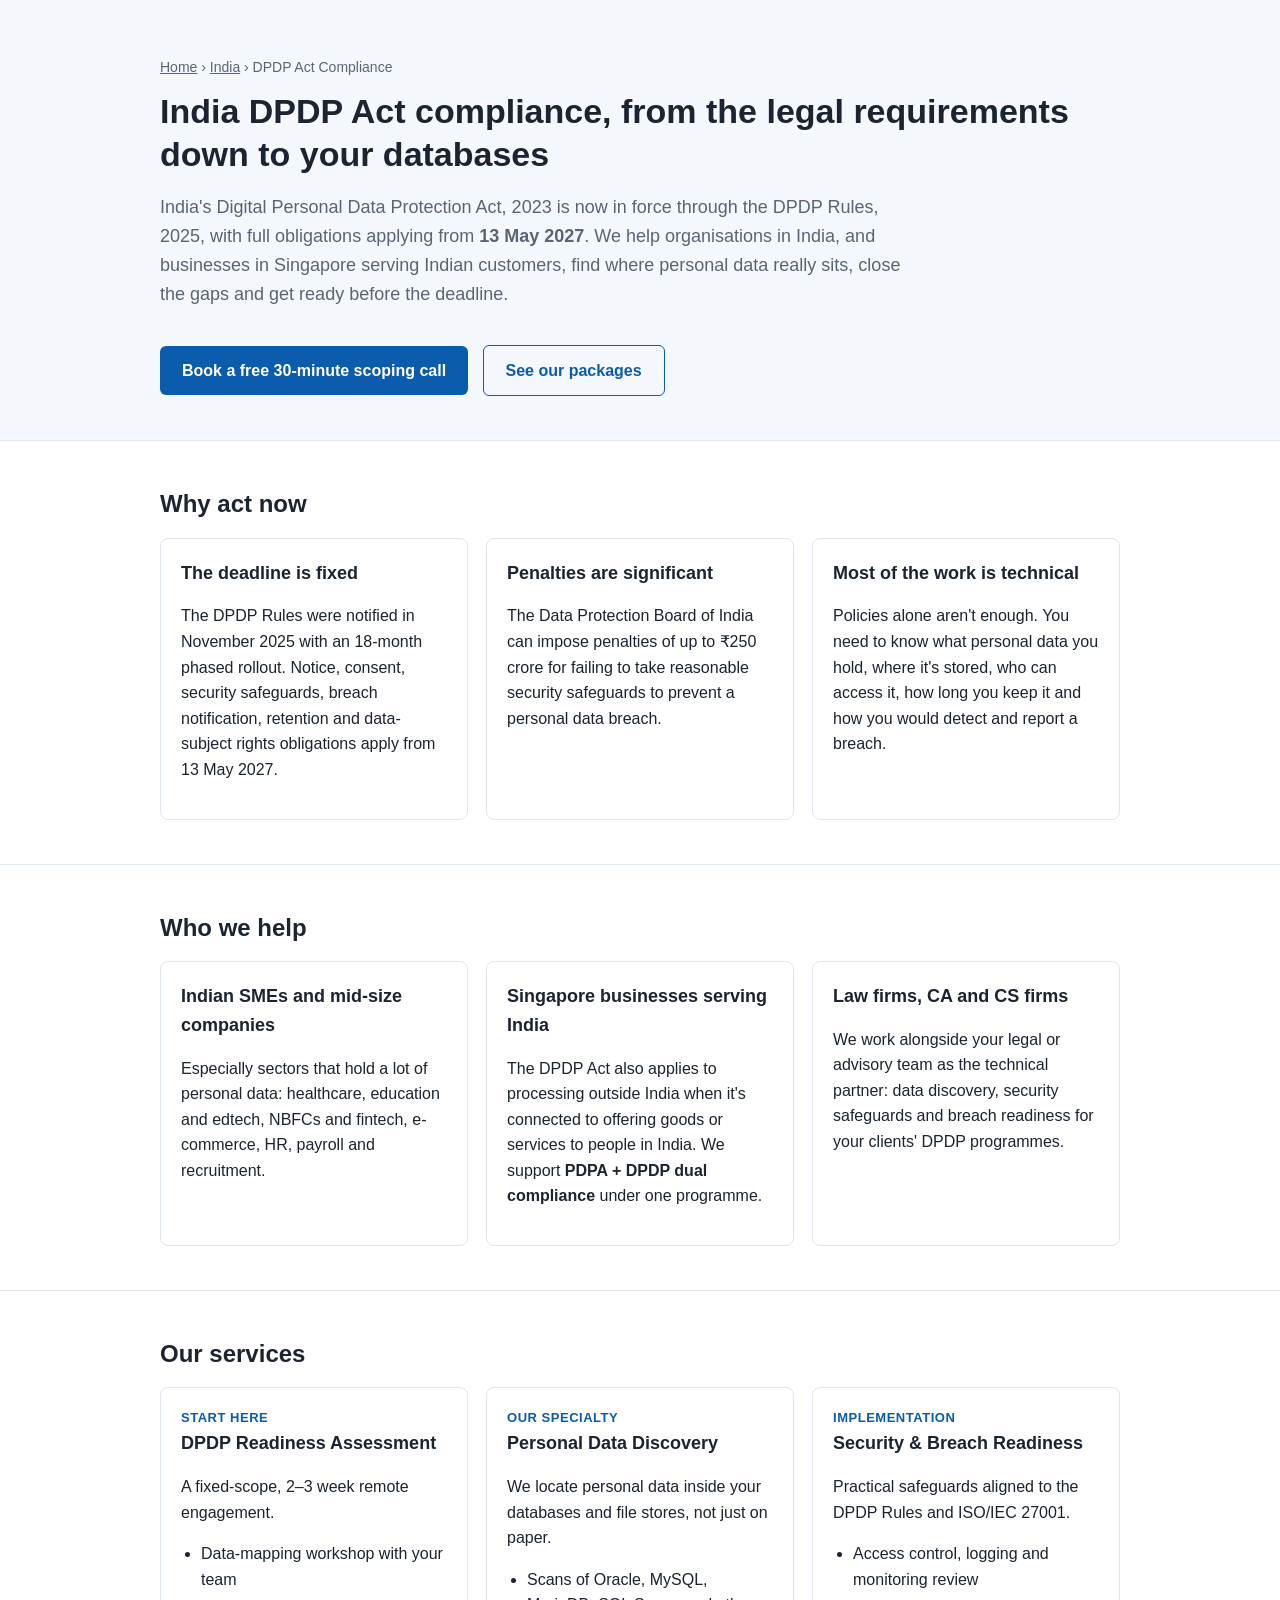
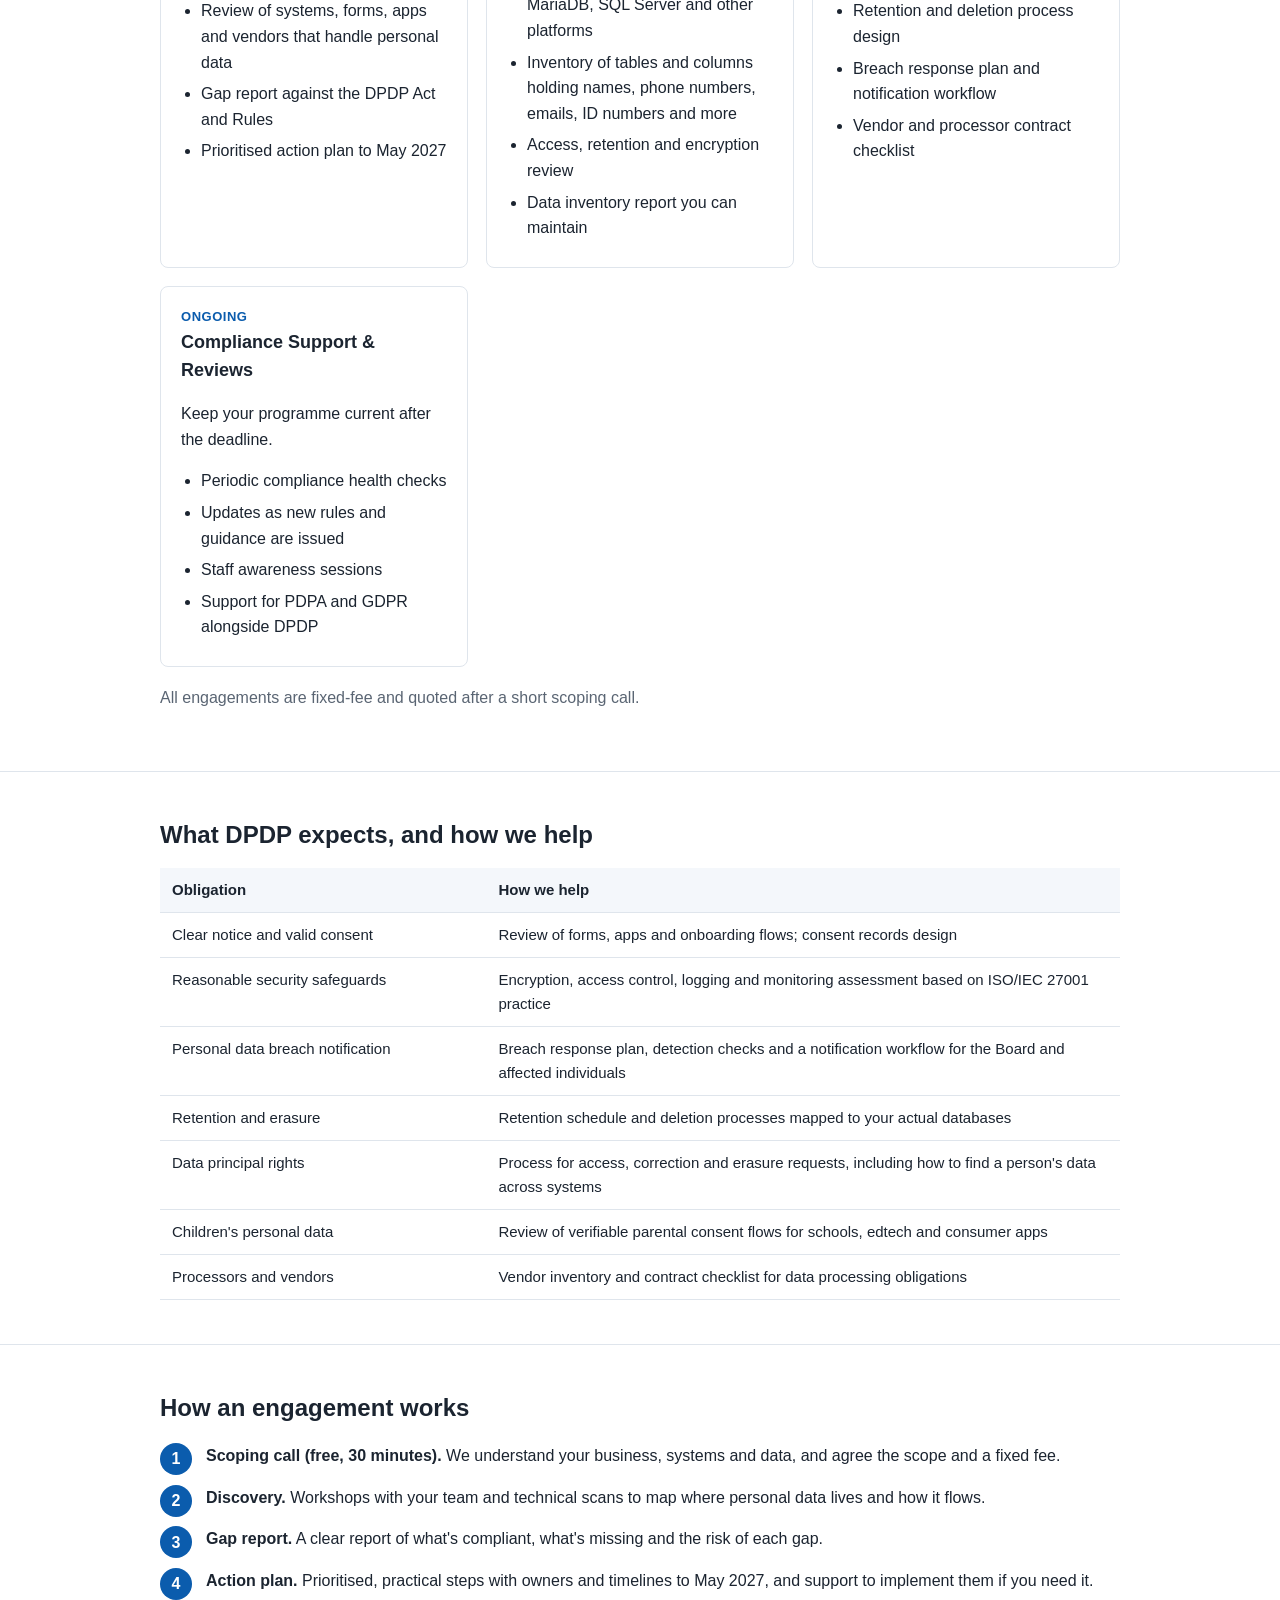
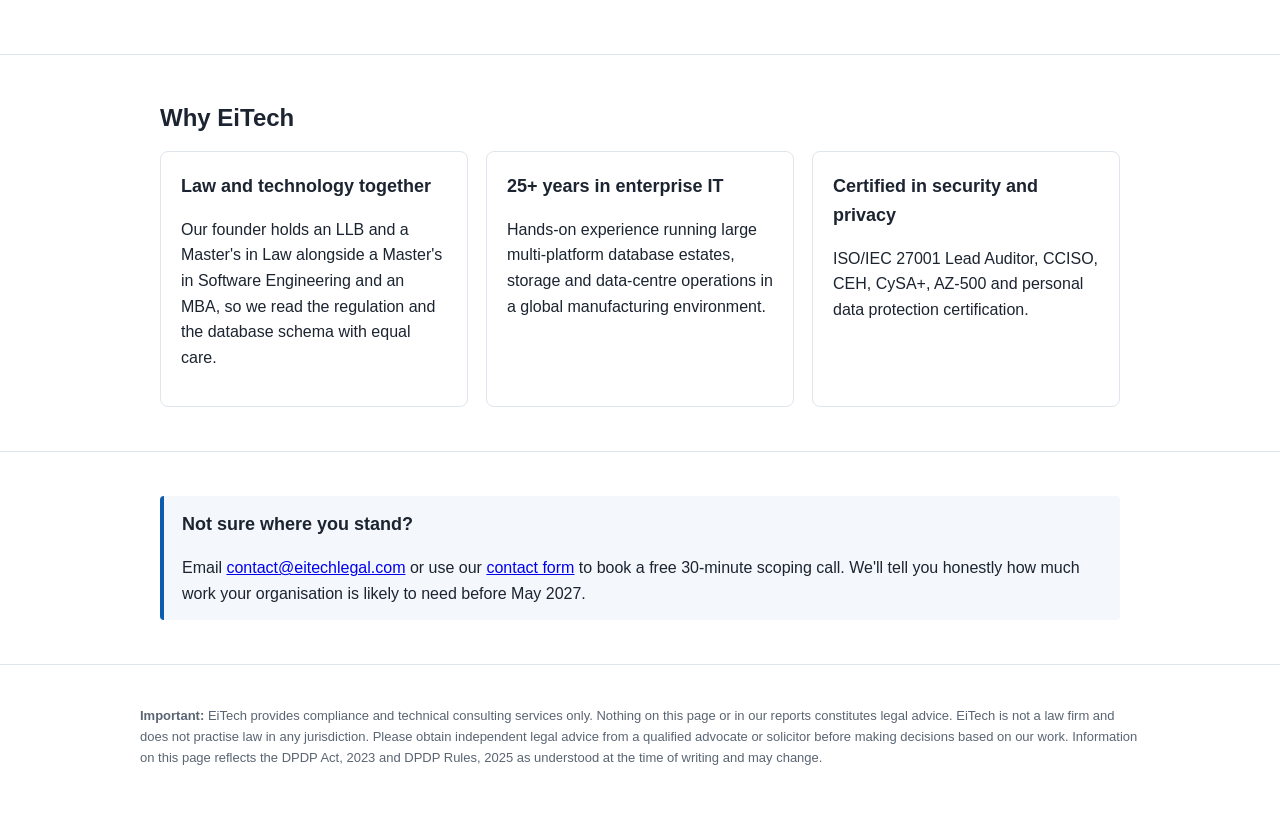
==== dpdp.html @ 82abb30f "Add files via upload" ====
<!DOCTYPE html>
<html lang="en">
<head>
<meta charset="UTF-8">
<meta name="viewport" content="width=device-width, initial-scale=1.0">
<title>DPDP Act Compliance | EiTech Legal</title>
<meta name="description" content="India DPDP Act 2023 and DPDP Rules 2025 compliance support: readiness assessments, personal data discovery in your databases, security safeguards and breach readiness. For organisations in India and Singapore.">
<style>
  :root { --ink:#1b2430; --muted:#5a6573; --accent:#0b5cad; --bg-soft:#f4f7fb; --line:#dfe5ec; }
  * { box-sizing:border-box; }
  body { margin:0; font-family: "Segoe UI", Roboto, Arial, sans-serif; color:var(--ink); line-height:1.6; }
  .wrap { max-width:1000px; margin:0 auto; padding:0 20px; }
  header.hero { background:var(--bg-soft); border-bottom:1px solid var(--line); padding:56px 0 44px; }
  .crumb { font-size:14px; color:var(--muted); margin-bottom:12px; }
  .crumb a { color:var(--muted); }
  h1 { font-size:34px; line-height:1.25; margin:0 0 14px; }
  h2 { font-size:24px; margin:0 0 14px; }
  h3 { font-size:18px; margin:0 0 8px; }
  .lead { font-size:18px; color:var(--muted); max-width:760px; }
  .btn { display:inline-block; background:var(--accent); color:#fff; padding:12px 22px; border-radius:6px; text-decoration:none; font-weight:600; margin-top:18px; }
  .btn.ghost { background:transparent; color:var(--accent); border:1px solid var(--accent); margin-left:10px; }
  section { padding:44px 0; border-bottom:1px solid var(--line); }
  .grid { display:grid; grid-template-columns:repeat(auto-fit,minmax(260px,1fr)); gap:18px; }
  .card { border:1px solid var(--line); border-radius:8px; padding:20px; background:#fff; }
  .card .tag { font-size:13px; color:var(--accent); font-weight:600; text-transform:uppercase; letter-spacing:.04em; }
  ul.tick { padding-left:20px; margin:8px 0 0; }
  ul.tick li { margin-bottom:6px; }
  table { width:100%; border-collapse:collapse; font-size:15px; }
  th, td { text-align:left; padding:10px 12px; border-bottom:1px solid var(--line); vertical-align:top; }
  th { background:var(--bg-soft); }
  .note { background:var(--bg-soft); border-left:4px solid var(--accent); padding:14px 18px; border-radius:4px; }
  .steps { counter-reset:step; list-style:none; padding:0; }
  .steps li { counter-increment:step; position:relative; padding-left:46px; margin-bottom:16px; }
  .steps li::before { content:counter(step); position:absolute; left:0; top:0; width:32px; height:32px; border-radius:50%; background:var(--accent); color:#fff; display:flex; align-items:center; justify-content:center; font-weight:700; }
  .disclaimer { font-size:13px; color:var(--muted); padding:28px 0 40px; }
</style>
</head>
<body>

<header class="hero">
  <div class="wrap">
    <div class="crumb"><a href="index.html">Home</a> › <a href="india.html">India</a> › DPDP Act Compliance</div>
    <h1>India DPDP Act compliance, from the legal requirements down to your databases</h1>
    <p class="lead">India's Digital Personal Data Protection Act, 2023 is now in force through the DPDP Rules, 2025, with full obligations applying from <strong>13 May 2027</strong>. We help organisations in India, and businesses in Singapore serving Indian customers, find where personal data really sits, close the gaps and get ready before the deadline.</p>
    <a class="btn" href="index.html#contact">Book a free 30-minute scoping call</a>
    <a class="btn ghost" href="#packages">See our packages</a>
  </div>
</header>

<section>
  <div class="wrap">
    <h2>Why act now</h2>
    <div class="grid">
      <div class="card">
        <h3>The deadline is fixed</h3>
        <p>The DPDP Rules were notified in November 2025 with an 18-month phased rollout. Notice, consent, security safeguards, breach notification, retention and data-subject rights obligations apply from 13 May 2027.</p>
      </div>
      <div class="card">
        <h3>Penalties are significant</h3>
        <p>The Data Protection Board of India can impose penalties of up to ₹250 crore for failing to take reasonable security safeguards to prevent a personal data breach.</p>
      </div>
      <div class="card">
        <h3>Most of the work is technical</h3>
        <p>Policies alone aren't enough. You need to know what personal data you hold, where it's stored, who can access it, how long you keep it and how you would detect and report a breach.</p>
      </div>
    </div>
  </div>
</section>

<section>
  <div class="wrap">
    <h2>Who we help</h2>
    <div class="grid">
      <div class="card">
        <h3>Indian SMEs and mid-size companies</h3>
        <p>Especially sectors that hold a lot of personal data: healthcare, education and edtech, NBFCs and fintech, e-commerce, HR, payroll and recruitment.</p>
      </div>
      <div class="card">
        <h3>Singapore businesses serving India</h3>
        <p>The DPDP Act also applies to processing outside India when it's connected to offering goods or services to people in India. We support <strong>PDPA + DPDP dual compliance</strong> under one programme.</p>
      </div>
      <div class="card">
        <h3>Law firms, CA and CS firms</h3>
        <p>We work alongside your legal or advisory team as the technical partner: data discovery, security safeguards and breach readiness for your clients' DPDP programmes.</p>
      </div>
    </div>
  </div>
</section>

<section id="packages">
  <div class="wrap">
    <h2>Our services</h2>
    <div class="grid">
      <div class="card">
        <div class="tag">Start here</div>
        <h3>DPDP Readiness Assessment</h3>
        <p>A fixed-scope, 2–3 week remote engagement.</p>
        <ul class="tick">
          <li>Data-mapping workshop with your team</li>
          <li>Review of systems, forms, apps and vendors that handle personal data</li>
          <li>Gap report against the DPDP Act and Rules</li>
          <li>Prioritised action plan to May 2027</li>
        </ul>
      </div>
      <div class="card">
        <div class="tag">Our specialty</div>
        <h3>Personal Data Discovery</h3>
        <p>We locate personal data inside your databases and file stores, not just on paper.</p>
        <ul class="tick">
          <li>Scans of Oracle, MySQL, MariaDB, SQL Server and other platforms</li>
          <li>Inventory of tables and columns holding names, phone numbers, emails, ID numbers and more</li>
          <li>Access, retention and encryption review</li>
          <li>Data inventory report you can maintain</li>
        </ul>
      </div>
      <div class="card">
        <div class="tag">Implementation</div>
        <h3>Security &amp; Breach Readiness</h3>
        <p>Practical safeguards aligned to the DPDP Rules and ISO/IEC 27001.</p>
        <ul class="tick">
          <li>Access control, logging and monitoring review</li>
          <li>Retention and deletion process design</li>
          <li>Breach response plan and notification workflow</li>
          <li>Vendor and processor contract checklist</li>
        </ul>
      </div>
      <div class="card">
        <div class="tag">Ongoing</div>
        <h3>Compliance Support &amp; Reviews</h3>
        <p>Keep your programme current after the deadline.</p>
        <ul class="tick">
          <li>Periodic compliance health checks</li>
          <li>Updates as new rules and guidance are issued</li>
          <li>Staff awareness sessions</li>
          <li>Support for PDPA and GDPR alongside DPDP</li>
        </ul>
      </div>
    </div>
    <p style="margin-top:18px;color:var(--muted)">All engagements are fixed-fee and quoted after a short scoping call.</p>
  </div>
</section>

<section>
  <div class="wrap">
    <h2>What DPDP expects, and how we help</h2>
    <table>
      <tr><th style="width:34%">Obligation</th><th>How we help</th></tr>
      <tr><td>Clear notice and valid consent</td><td>Review of forms, apps and onboarding flows; consent records design</td></tr>
      <tr><td>Reasonable security safeguards</td><td>Encryption, access control, logging and monitoring assessment based on ISO/IEC 27001 practice</td></tr>
      <tr><td>Personal data breach notification</td><td>Breach response plan, detection checks and a notification workflow for the Board and affected individuals</td></tr>
      <tr><td>Retention and erasure</td><td>Retention schedule and deletion processes mapped to your actual databases</td></tr>
      <tr><td>Data principal rights</td><td>Process for access, correction and erasure requests, including how to find a person's data across systems</td></tr>
      <tr><td>Children's personal data</td><td>Review of verifiable parental consent flows for schools, edtech and consumer apps</td></tr>
      <tr><td>Processors and vendors</td><td>Vendor inventory and contract checklist for data processing obligations</td></tr>
    </table>
  </div>
</section>

<section>
  <div class="wrap">
    <h2>How an engagement works</h2>
    <ol class="steps">
      <li><strong>Scoping call (free, 30 minutes).</strong> We understand your business, systems and data, and agree the scope and a fixed fee.</li>
      <li><strong>Discovery.</strong> Workshops with your team and technical scans to map where personal data lives and how it flows.</li>
      <li><strong>Gap report.</strong> A clear report of what's compliant, what's missing and the risk of each gap.</li>
      <li><strong>Action plan.</strong> Prioritised, practical steps with owners and timelines to May 2027, and support to implement them if you need it.</li>
    </ol>
  </div>
</section>

<section>
  <div class="wrap">
    <h2>Why EiTech</h2>
    <div class="grid">
      <div class="card"><h3>Law and technology together</h3><p>Our founder holds an LLB and a Master's in Law alongside a Master's in Software Engineering and an MBA, so we read the regulation and the database schema with equal care.</p></div>
      <div class="card"><h3>25+ years in enterprise IT</h3><p>Hands-on experience running large multi-platform database estates, storage and data-centre operations in a global manufacturing environment.</p></div>
      <div class="card"><h3>Certified in security and privacy</h3><p>ISO/IEC 27001 Lead Auditor, CCISO, CEH, CySA+, AZ-500 and personal data protection certification.</p></div>
    </div>
  </div>
</section>

<section>
  <div class="wrap">
    <div class="note">
      <h3 style="margin-top:0">Not sure where you stand?</h3>
      <p style="margin-bottom:0">Email <a href="mailto:contact@eitechlegal.com">contact@eitechlegal.com</a> or use our <a href="index.html#contact">contact form</a> to book a free 30-minute scoping call. We'll tell you honestly how much work your organisation is likely to need before May 2027.</p>
    </div>
  </div>
</section>

<div class="wrap disclaimer">
  <p><strong>Important:</strong> EiTech provides compliance and technical consulting services only. Nothing on this page or in our reports constitutes legal advice. EiTech is not a law firm and does not practise law in any jurisdiction. Please obtain independent legal advice from a qualified advocate or solicitor before making decisions based on our work. Information on this page reflects the DPDP Act, 2023 and DPDP Rules, 2025 as understood at the time of writing and may change.</p>
</div>

</body>
</html>
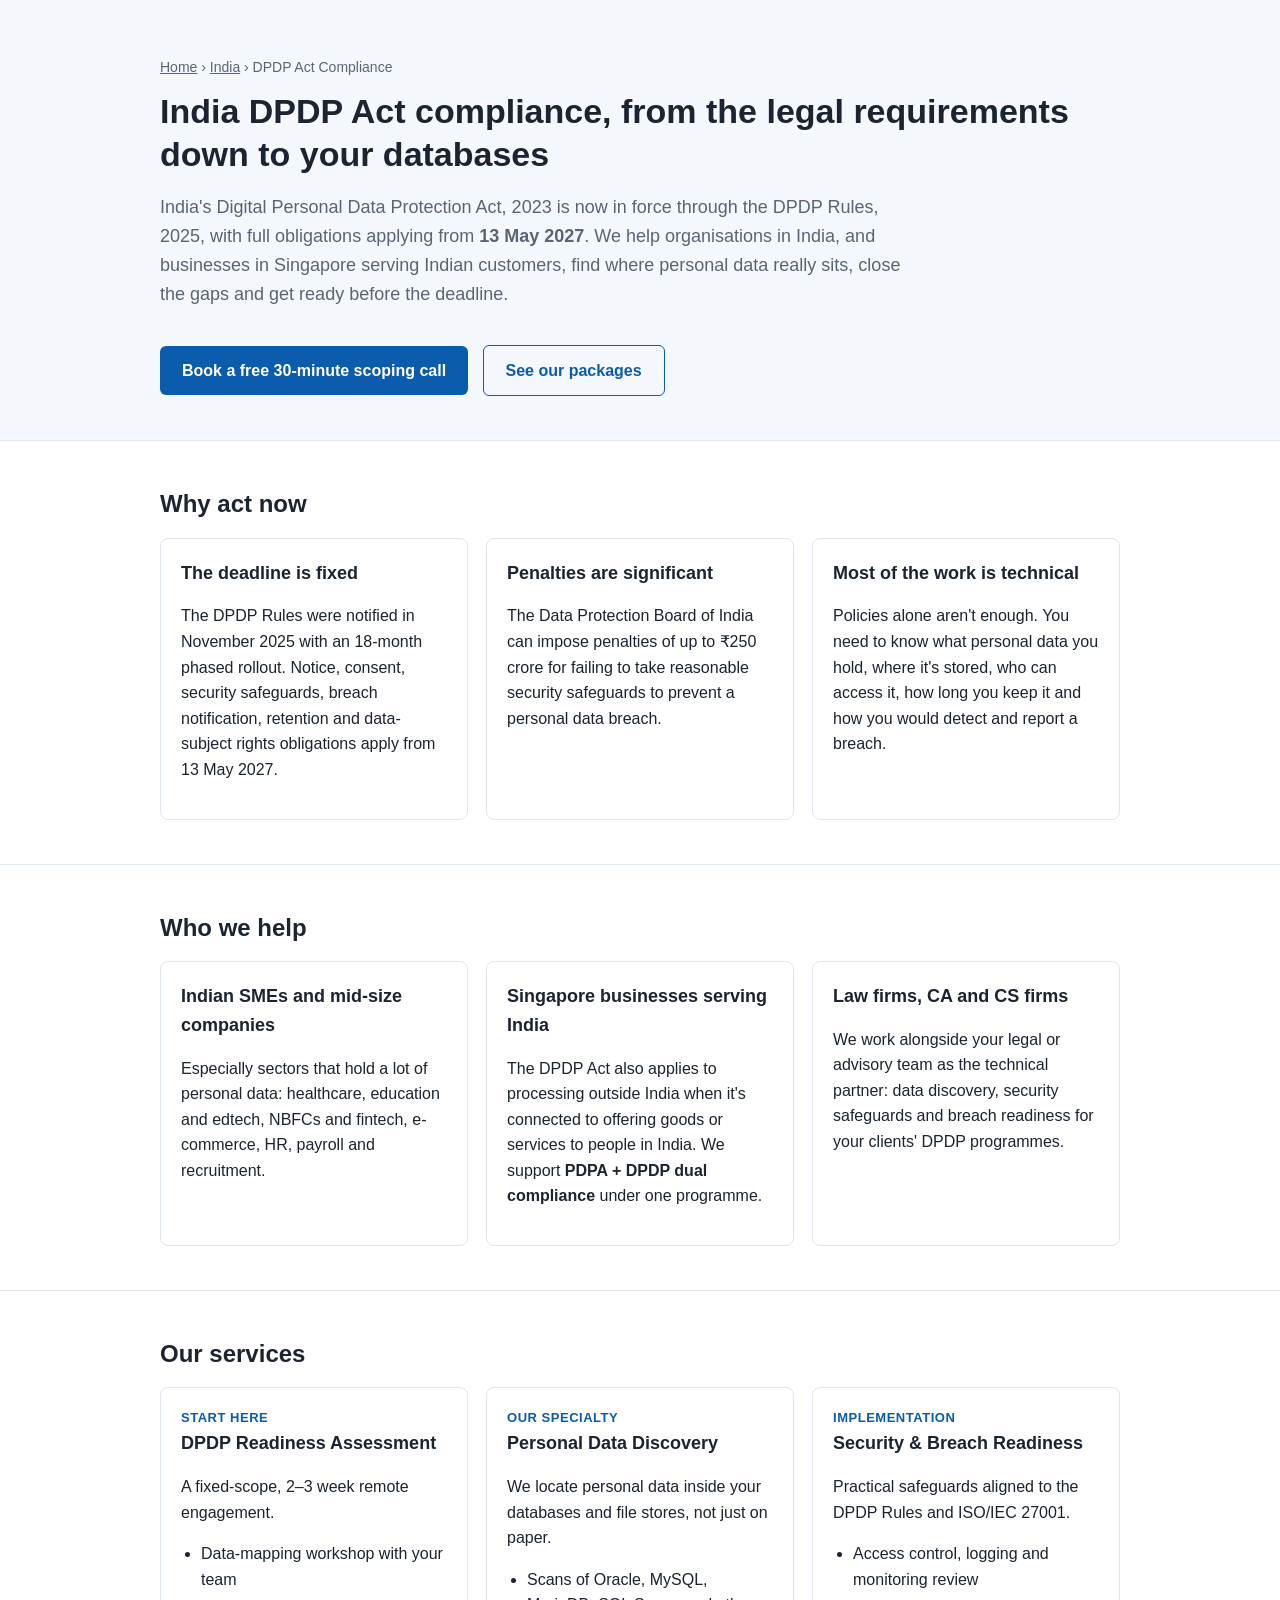
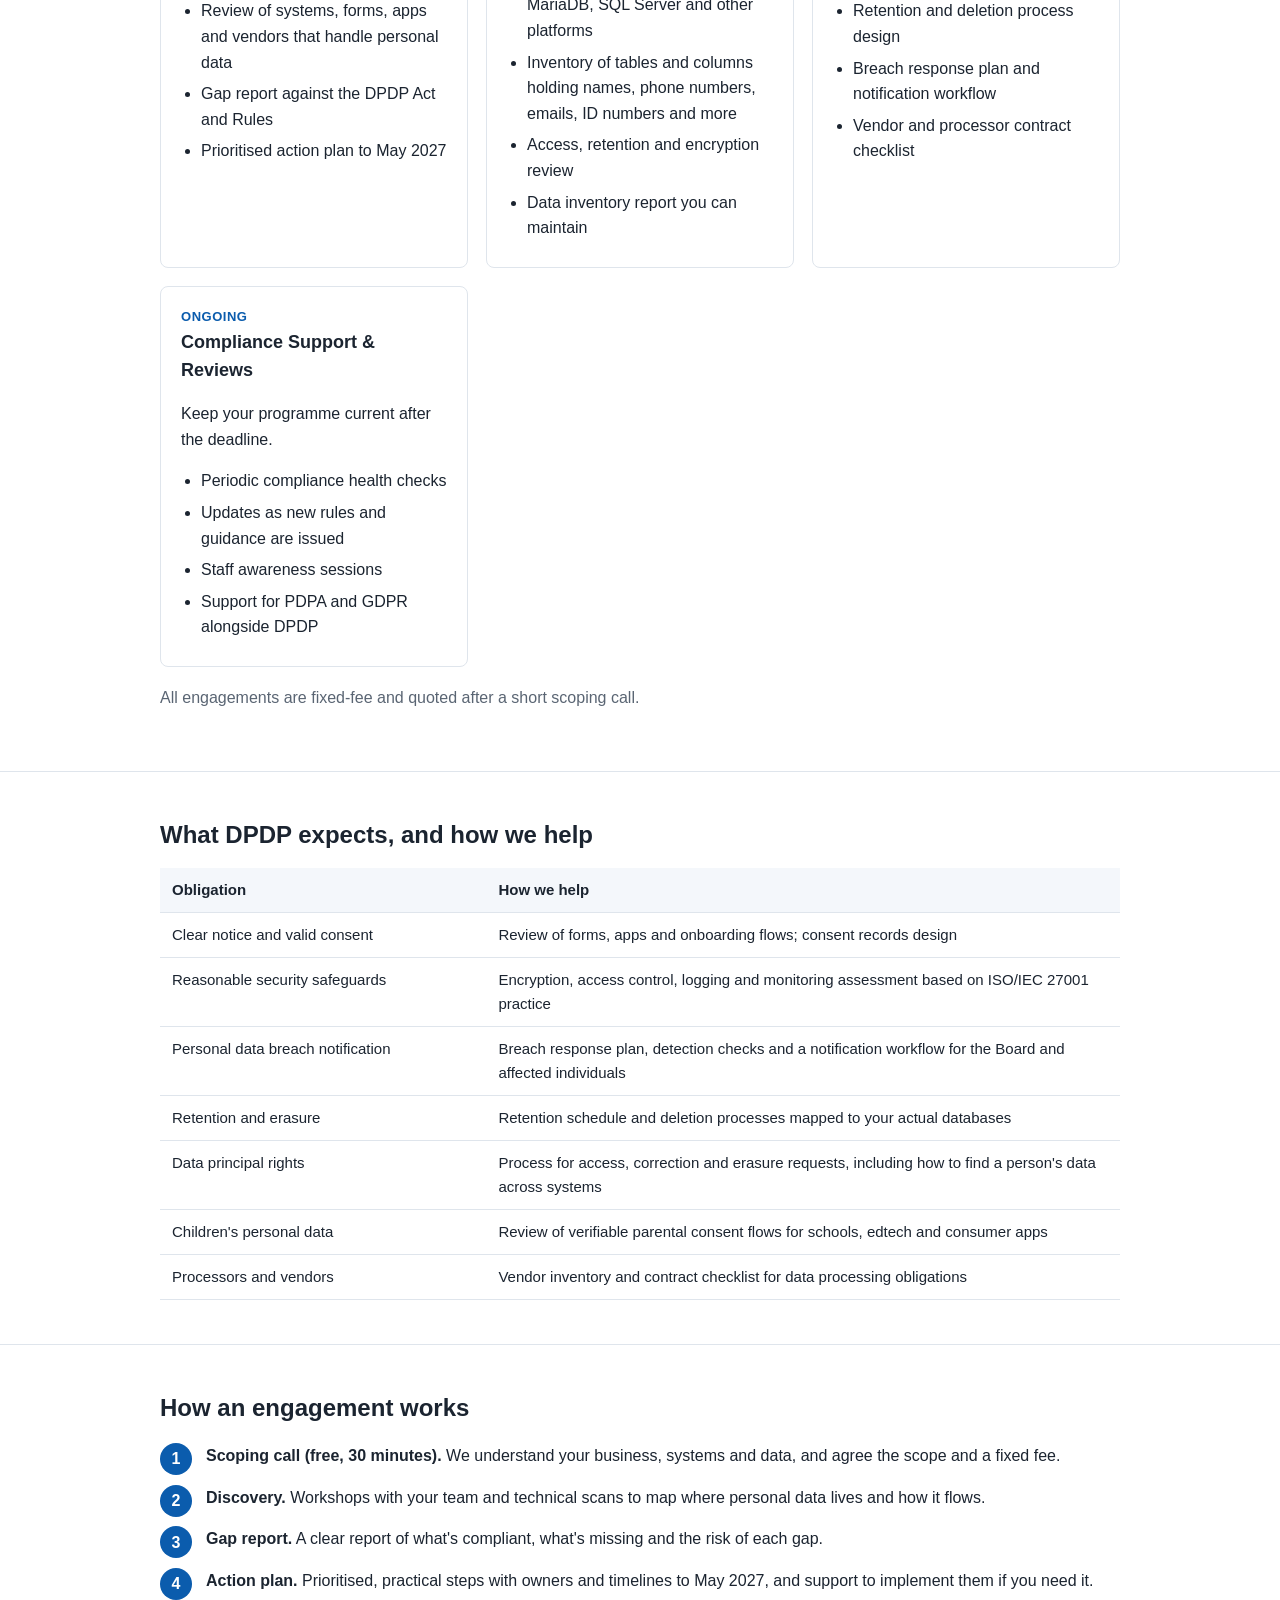
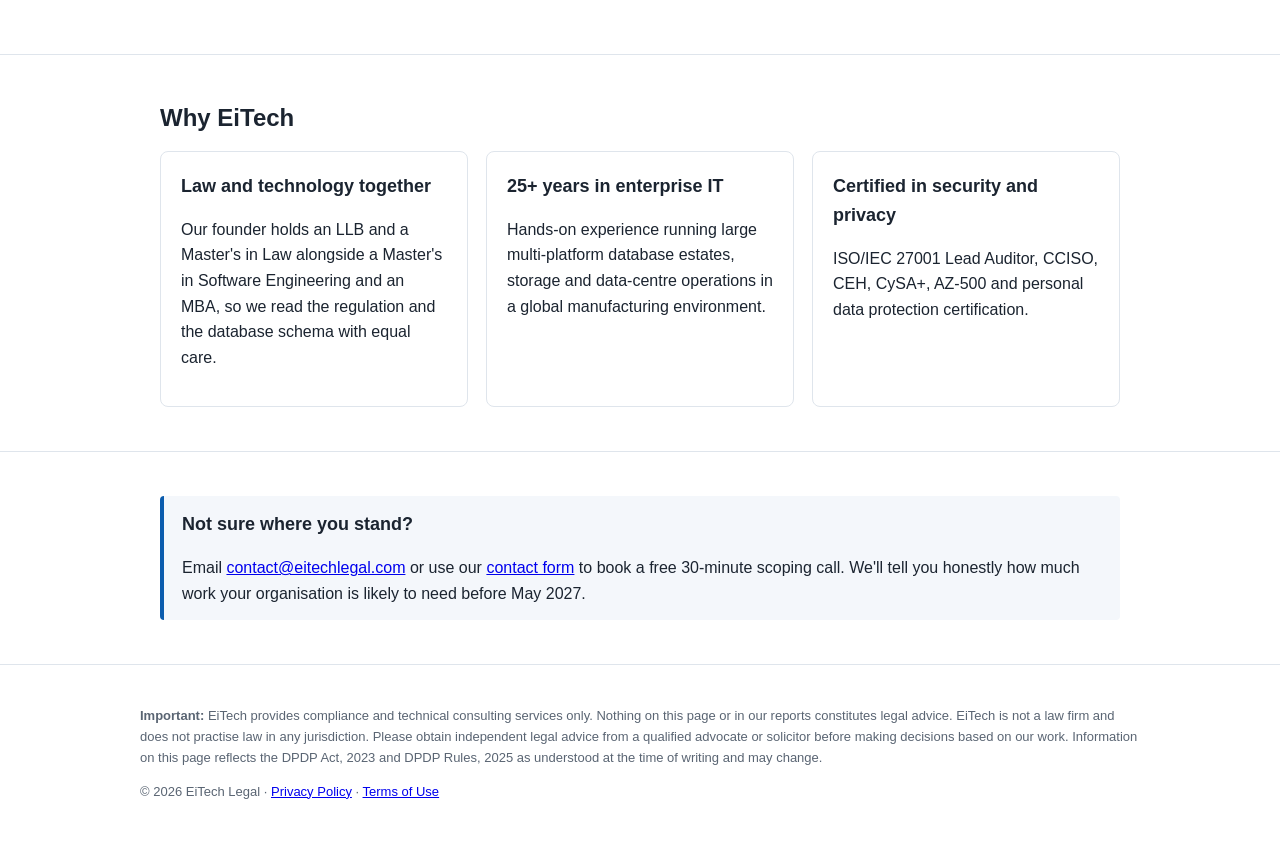
==== commit f54dd4b8: "Update site wording, add founder profile, privacy policy and terms - Replace Bar Council claim and u" ====
--- a/dpdp.html
+++ b/dpdp.html
@@ -190,6 +190,7 @@
 
 <div class="wrap disclaimer">
   <p><strong>Important:</strong> EiTech provides compliance and technical consulting services only. Nothing on this page or in our reports constitutes legal advice. EiTech is not a law firm and does not practise law in any jurisdiction. Please obtain independent legal advice from a qualified advocate or solicitor before making decisions based on our work. Information on this page reflects the DPDP Act, 2023 and DPDP Rules, 2025 as understood at the time of writing and may change.</p>
+  <p>&copy; 2026 EiTech Legal · <a href="privacy.html">Privacy Policy</a> · <a href="terms.html">Terms of Use</a></p>
 </div>
 
 </body>
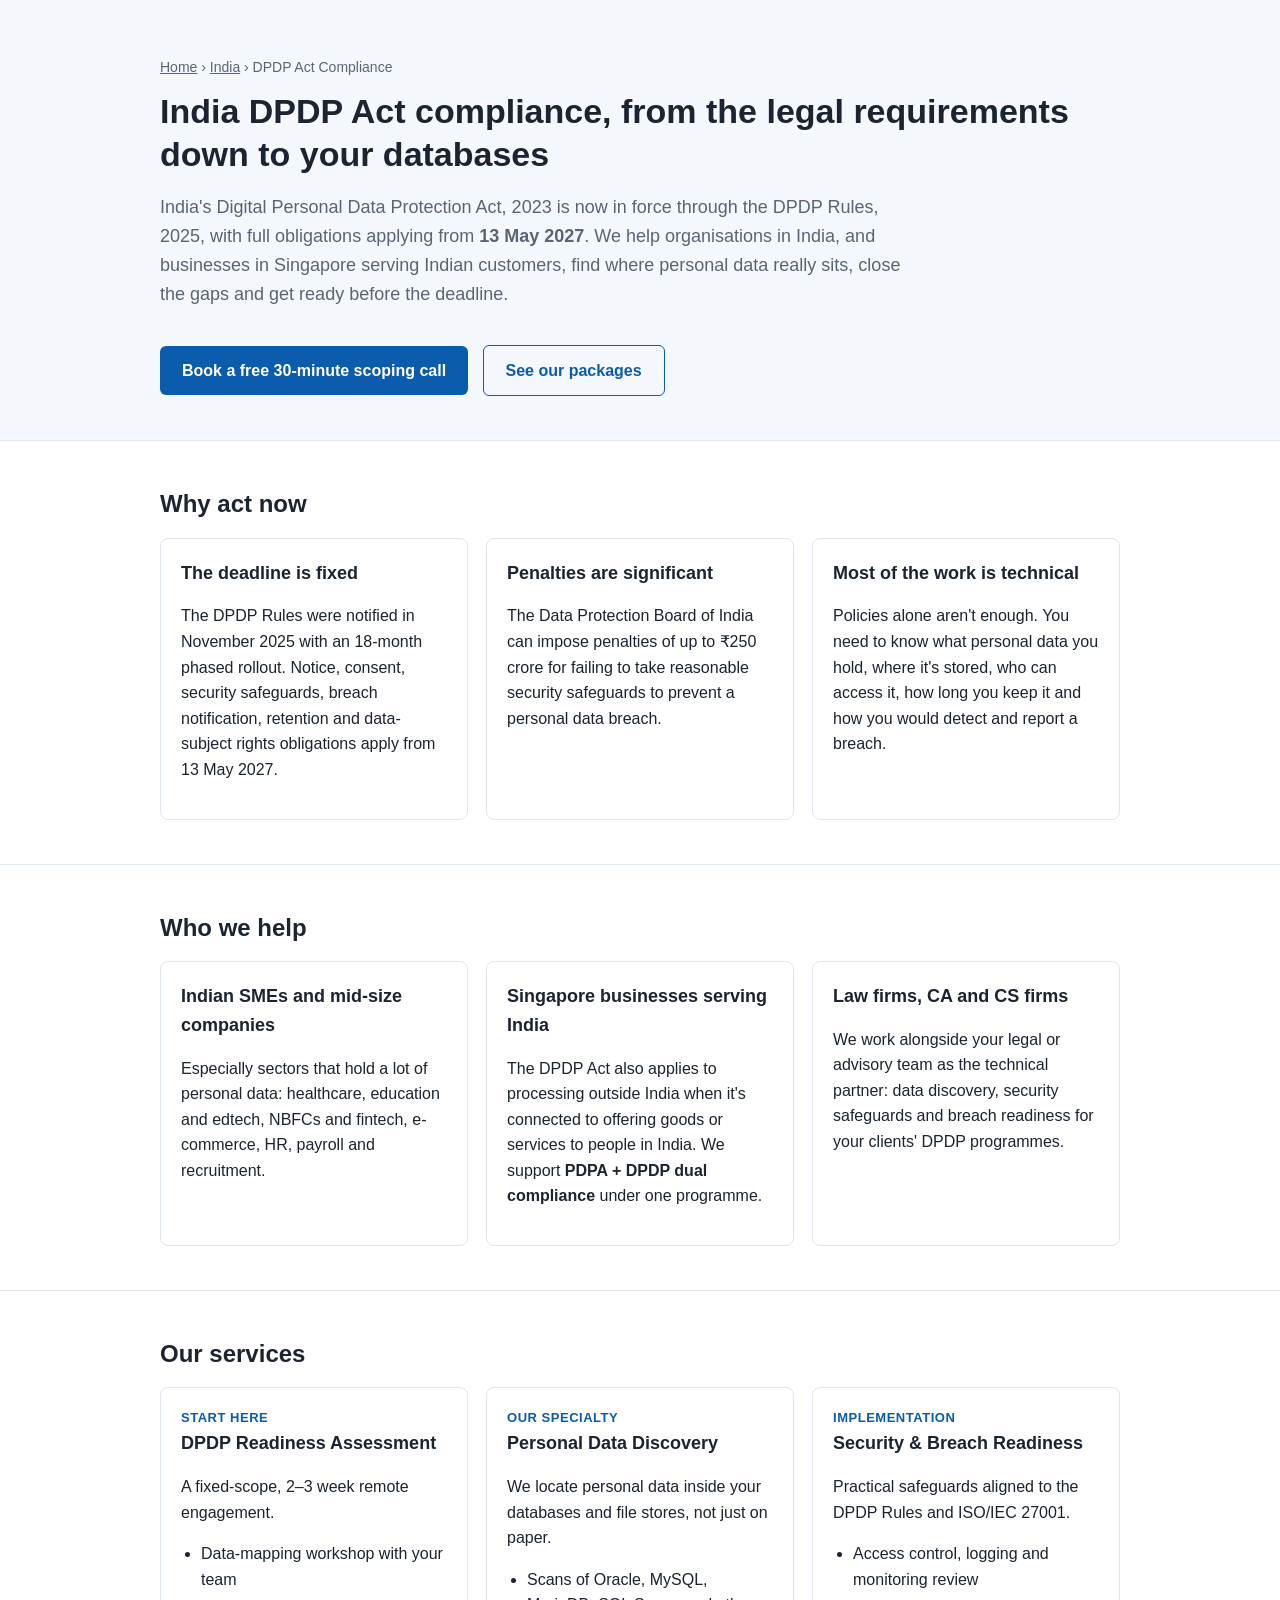
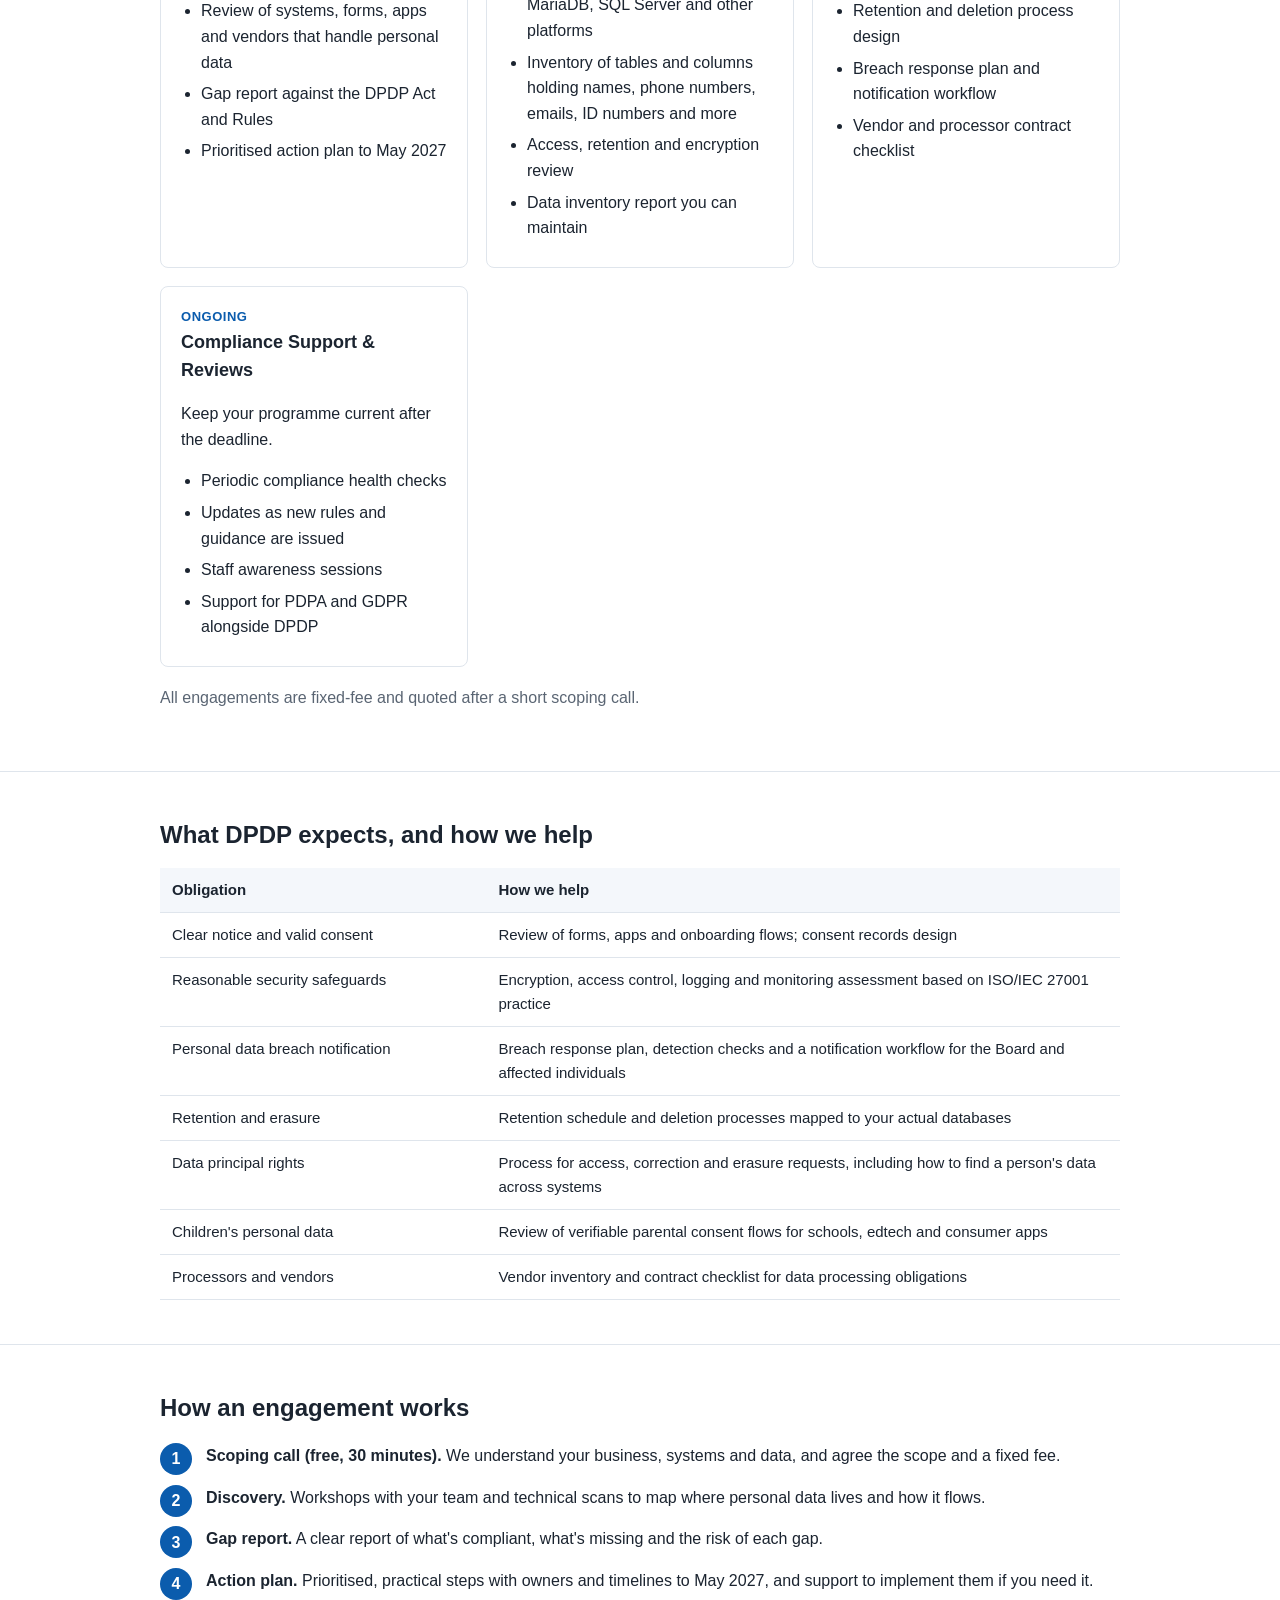
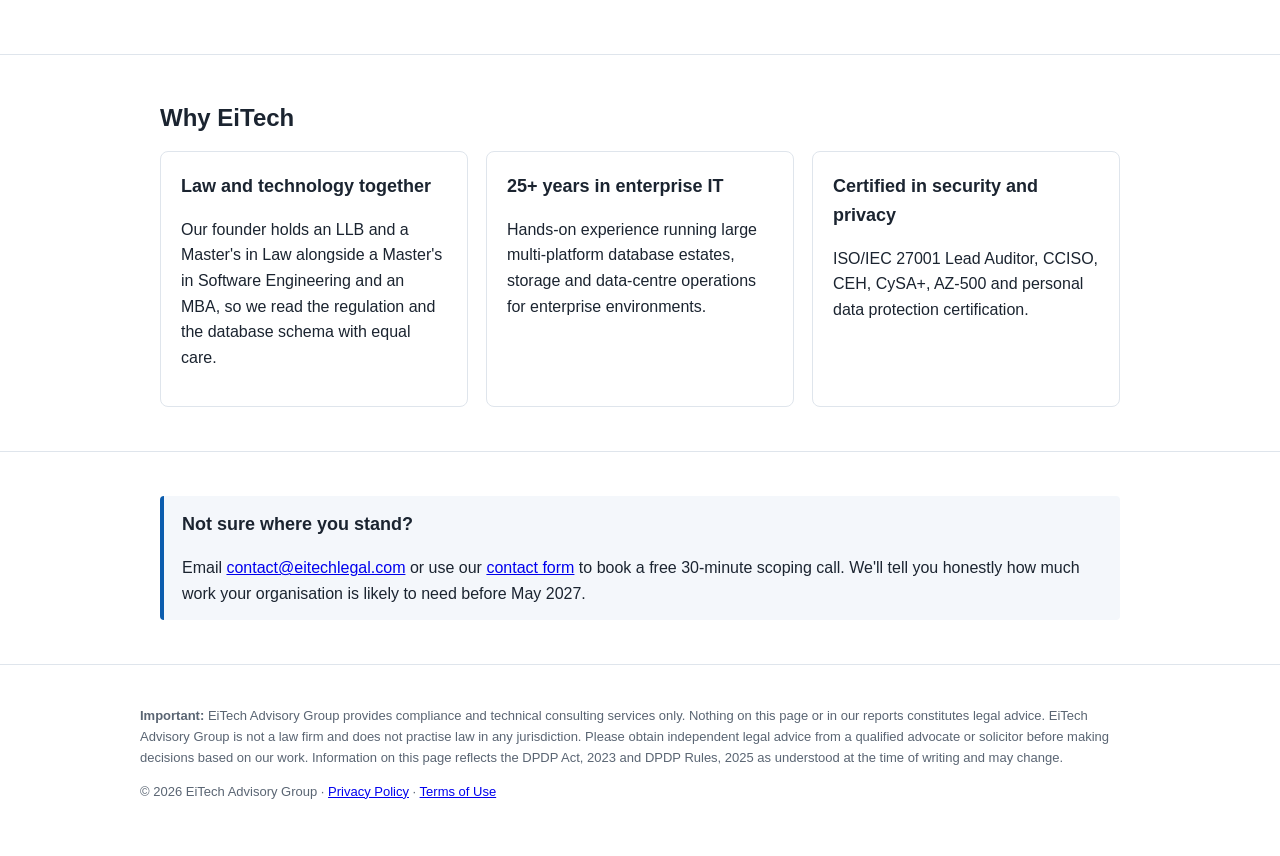
==== commit 2d90d066: "Remove founder name and employer reference; use registered company name - Founder profile no longer " ====
--- a/dpdp.html
+++ b/dpdp.html
@@ -173,7 +173,7 @@
     <h2>Why EiTech</h2>
     <div class="grid">
       <div class="card"><h3>Law and technology together</h3><p>Our founder holds an LLB and a Master's in Law alongside a Master's in Software Engineering and an MBA, so we read the regulation and the database schema with equal care.</p></div>
-      <div class="card"><h3>25+ years in enterprise IT</h3><p>Hands-on experience running large multi-platform database estates, storage and data-centre operations in a global manufacturing environment.</p></div>
+      <div class="card"><h3>25+ years in enterprise IT</h3><p>Hands-on experience running large multi-platform database estates, storage and data-centre operations for enterprise environments.</p></div>
       <div class="card"><h3>Certified in security and privacy</h3><p>ISO/IEC 27001 Lead Auditor, CCISO, CEH, CySA+, AZ-500 and personal data protection certification.</p></div>
     </div>
   </div>
@@ -189,8 +189,8 @@
 </section>
 
 <div class="wrap disclaimer">
-  <p><strong>Important:</strong> EiTech provides compliance and technical consulting services only. Nothing on this page or in our reports constitutes legal advice. EiTech is not a law firm and does not practise law in any jurisdiction. Please obtain independent legal advice from a qualified advocate or solicitor before making decisions based on our work. Information on this page reflects the DPDP Act, 2023 and DPDP Rules, 2025 as understood at the time of writing and may change.</p>
-  <p>&copy; 2026 EiTech Legal · <a href="privacy.html">Privacy Policy</a> · <a href="terms.html">Terms of Use</a></p>
+  <p><strong>Important:</strong> EiTech Advisory Group provides compliance and technical consulting services only. Nothing on this page or in our reports constitutes legal advice. EiTech Advisory Group is not a law firm and does not practise law in any jurisdiction. Please obtain independent legal advice from a qualified advocate or solicitor before making decisions based on our work. Information on this page reflects the DPDP Act, 2023 and DPDP Rules, 2025 as understood at the time of writing and may change.</p>
+  <p>&copy; 2026 EiTech Advisory Group · <a href="privacy.html">Privacy Policy</a> · <a href="terms.html">Terms of Use</a></p>
 </div>
 
 </body>
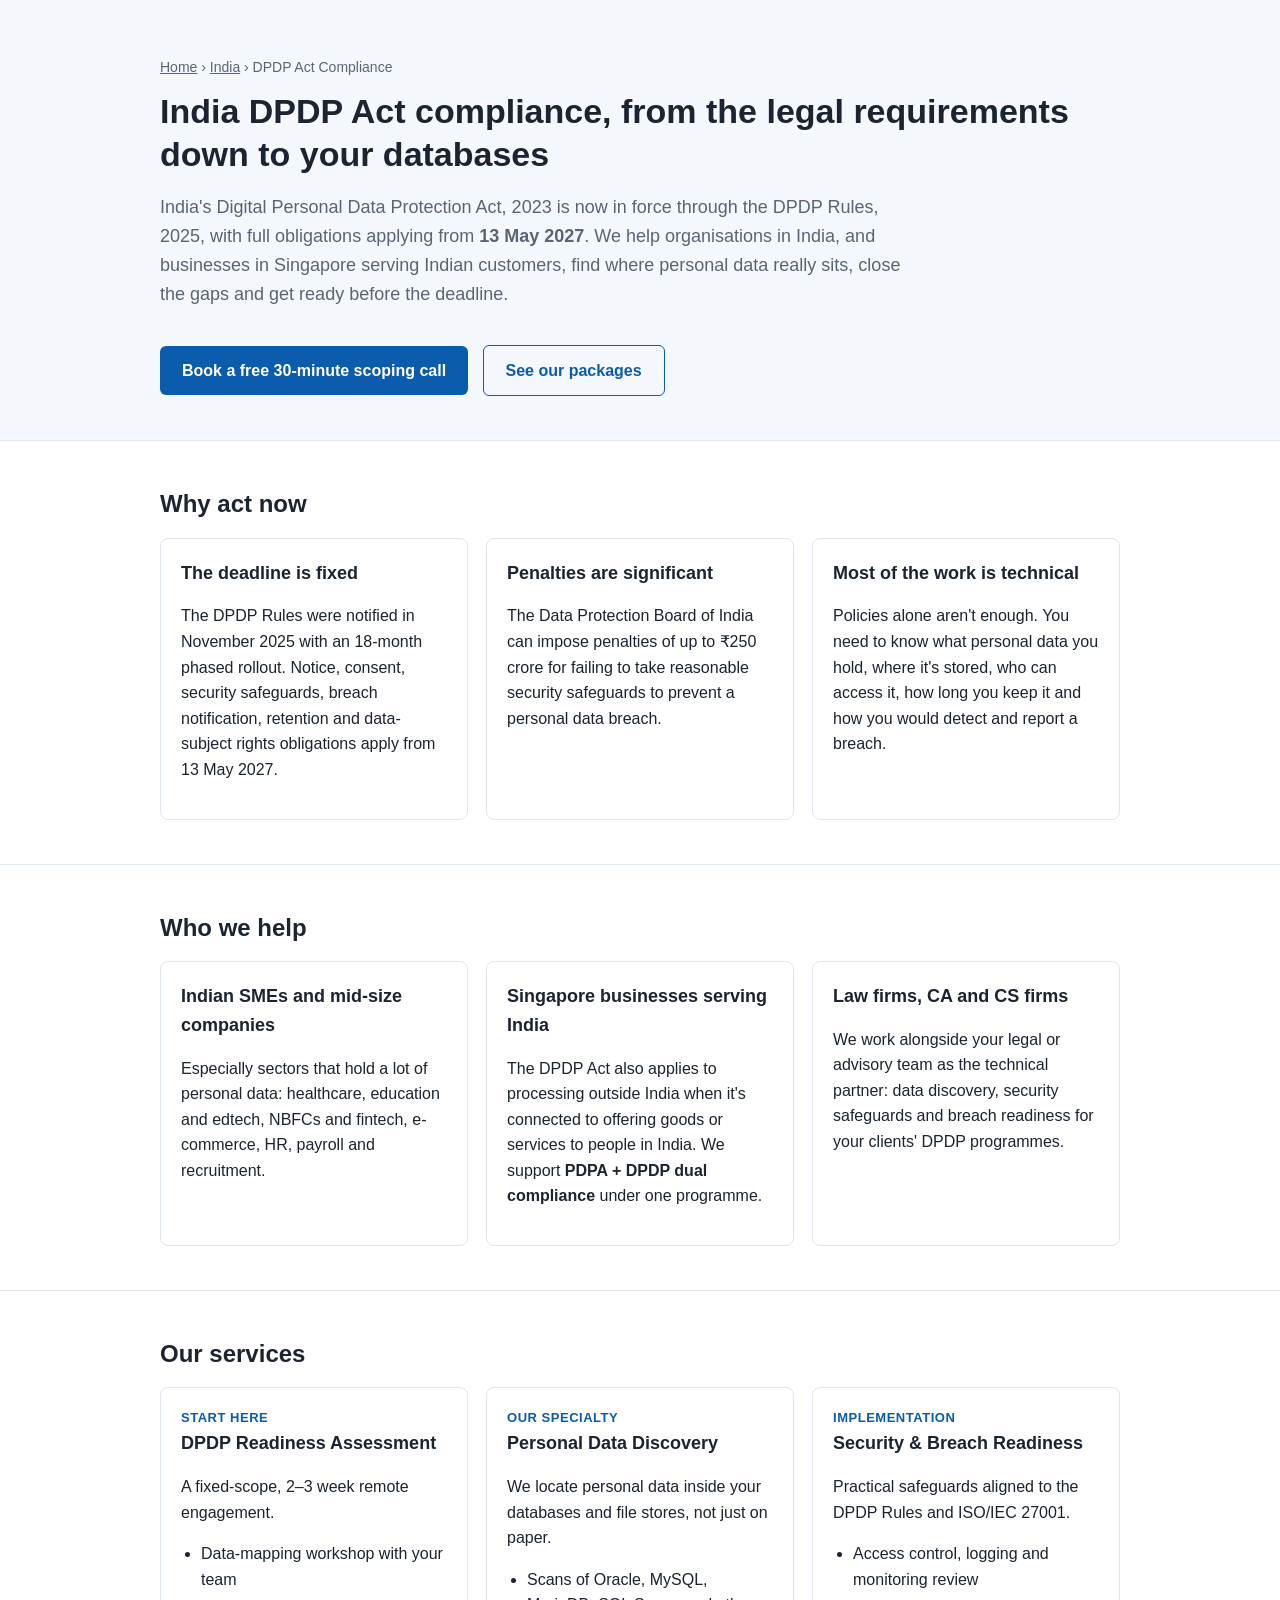
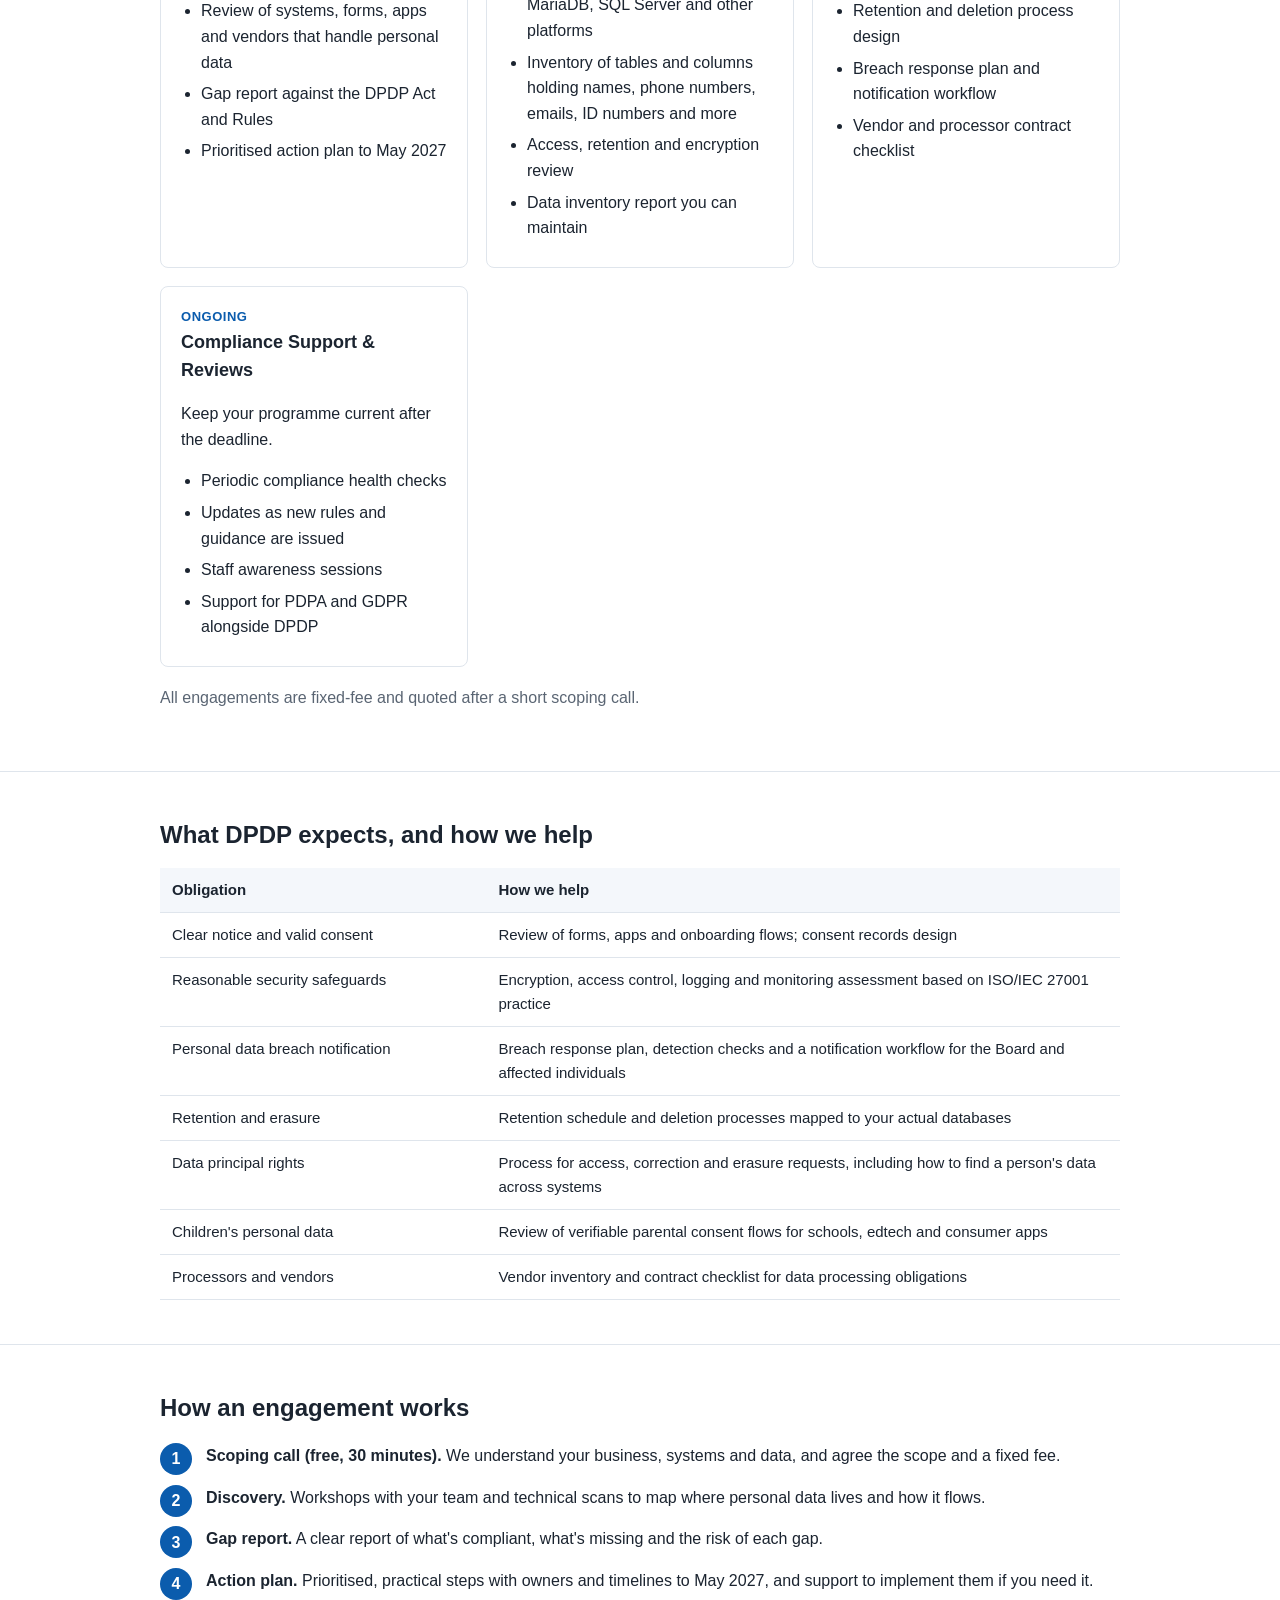
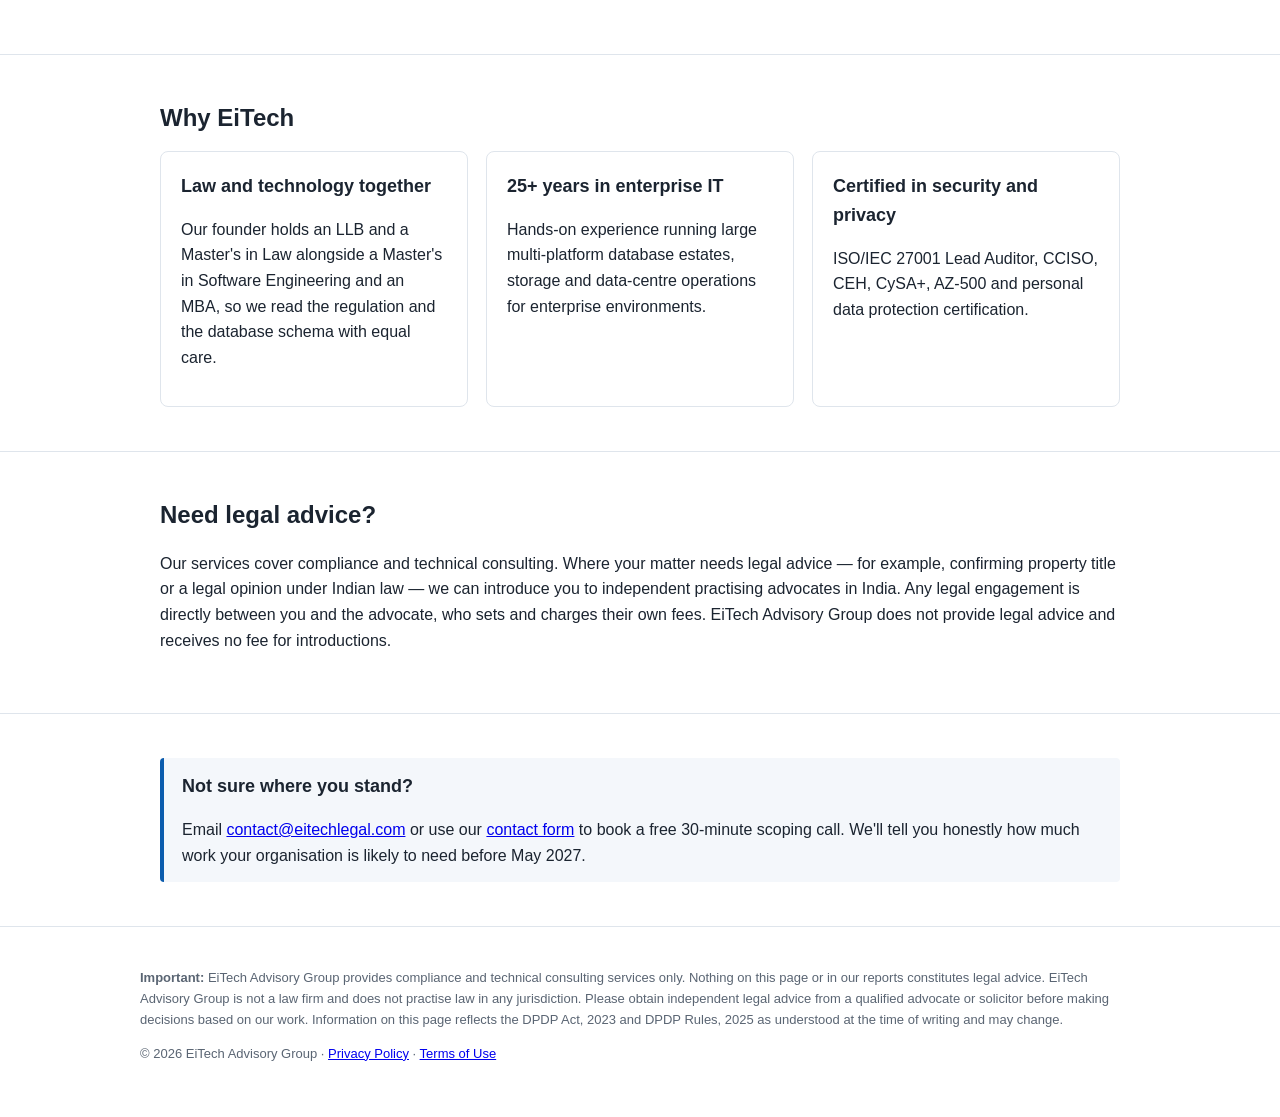
==== commit 1fe4e31d: "Add "Need legal advice?" referral section to India and DPDP pages Co-Authored-By: Claude Opus 5.5 <n" ====
--- a/dpdp.html
+++ b/dpdp.html
@@ -181,6 +181,13 @@
 
 <section>
   <div class="wrap">
+    <h2>Need legal advice?</h2>
+    <p>Our services cover compliance and technical consulting. Where your matter needs legal advice — for example, confirming property title or a legal opinion under Indian law — we can introduce you to independent practising advocates in India. Any legal engagement is directly between you and the advocate, who sets and charges their own fees. EiTech Advisory Group does not provide legal advice and receives no fee for introductions.</p>
+  </div>
+</section>
+
+<section>
+  <div class="wrap">
     <div class="note">
       <h3 style="margin-top:0">Not sure where you stand?</h3>
       <p style="margin-bottom:0">Email <a href="mailto:contact@eitechlegal.com">contact@eitechlegal.com</a> or use our <a href="index.html#contact">contact form</a> to book a free 30-minute scoping call. We'll tell you honestly how much work your organisation is likely to need before May 2027.</p>
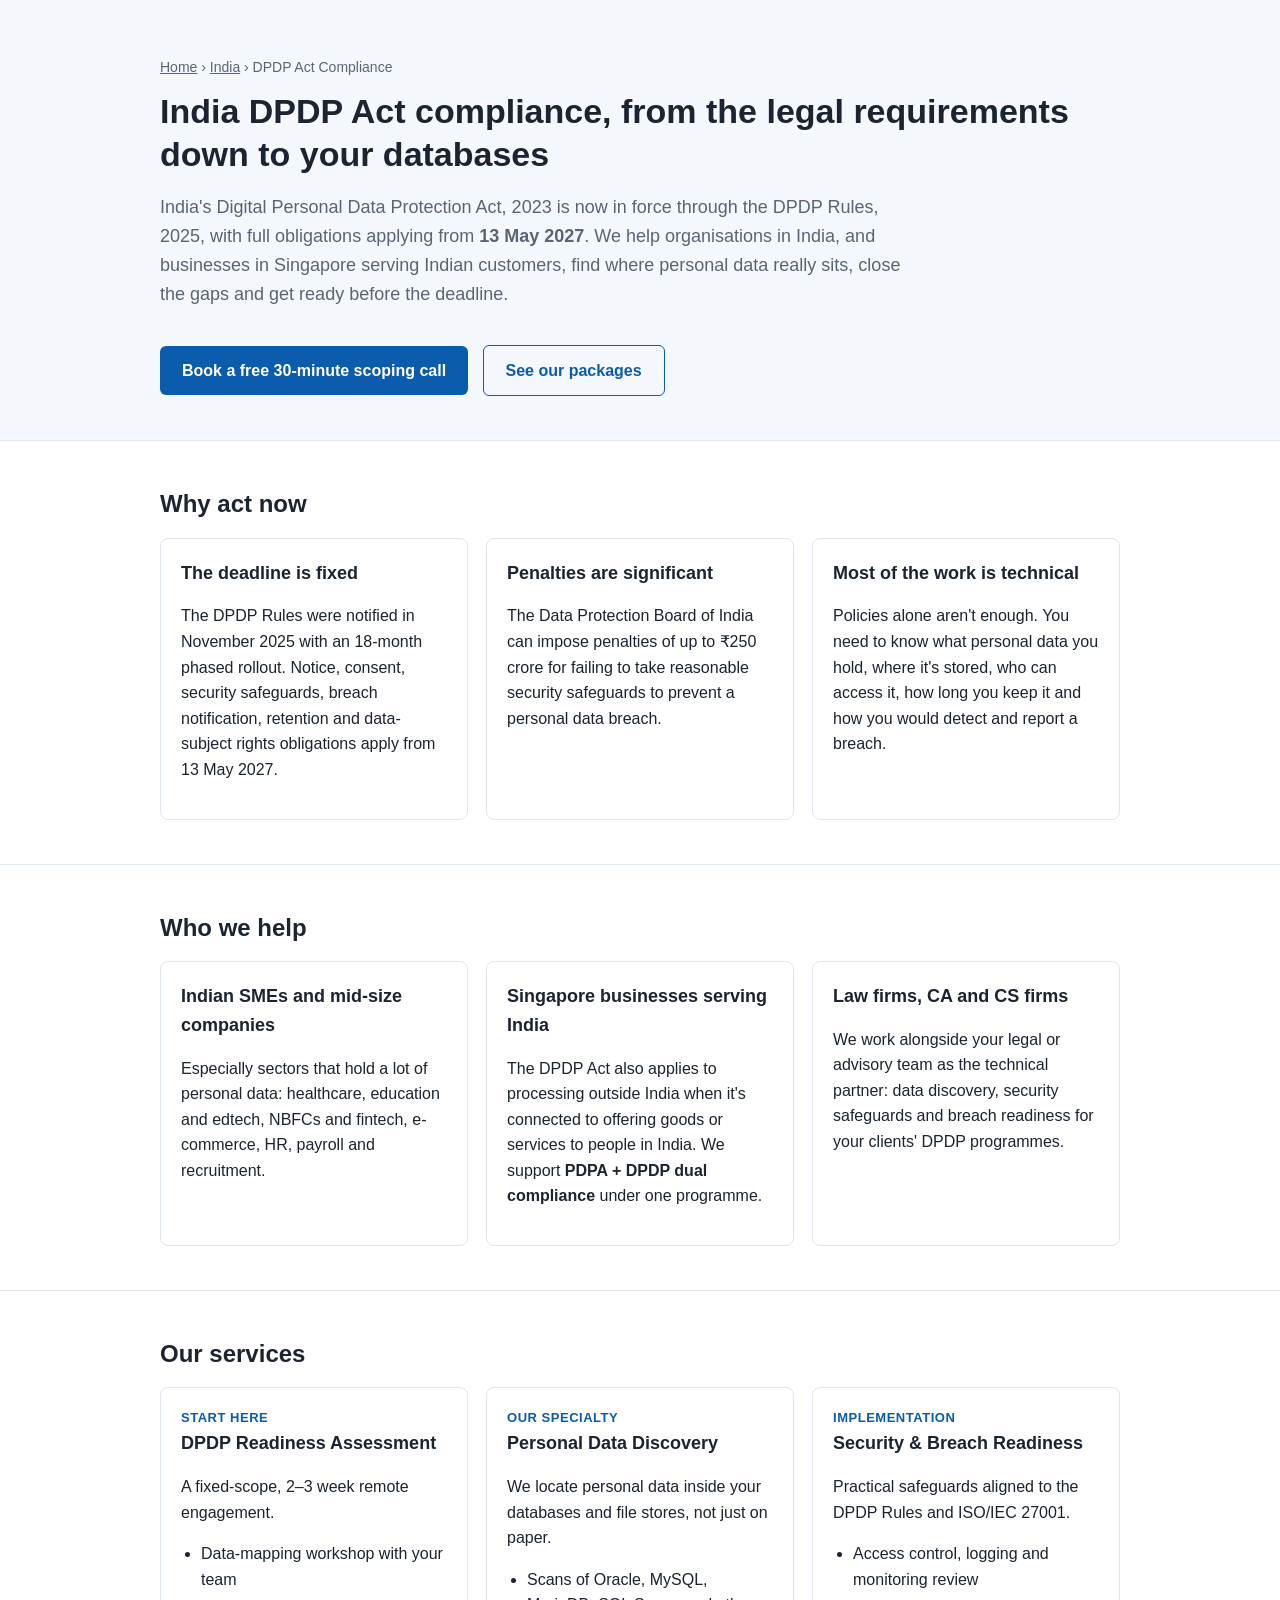
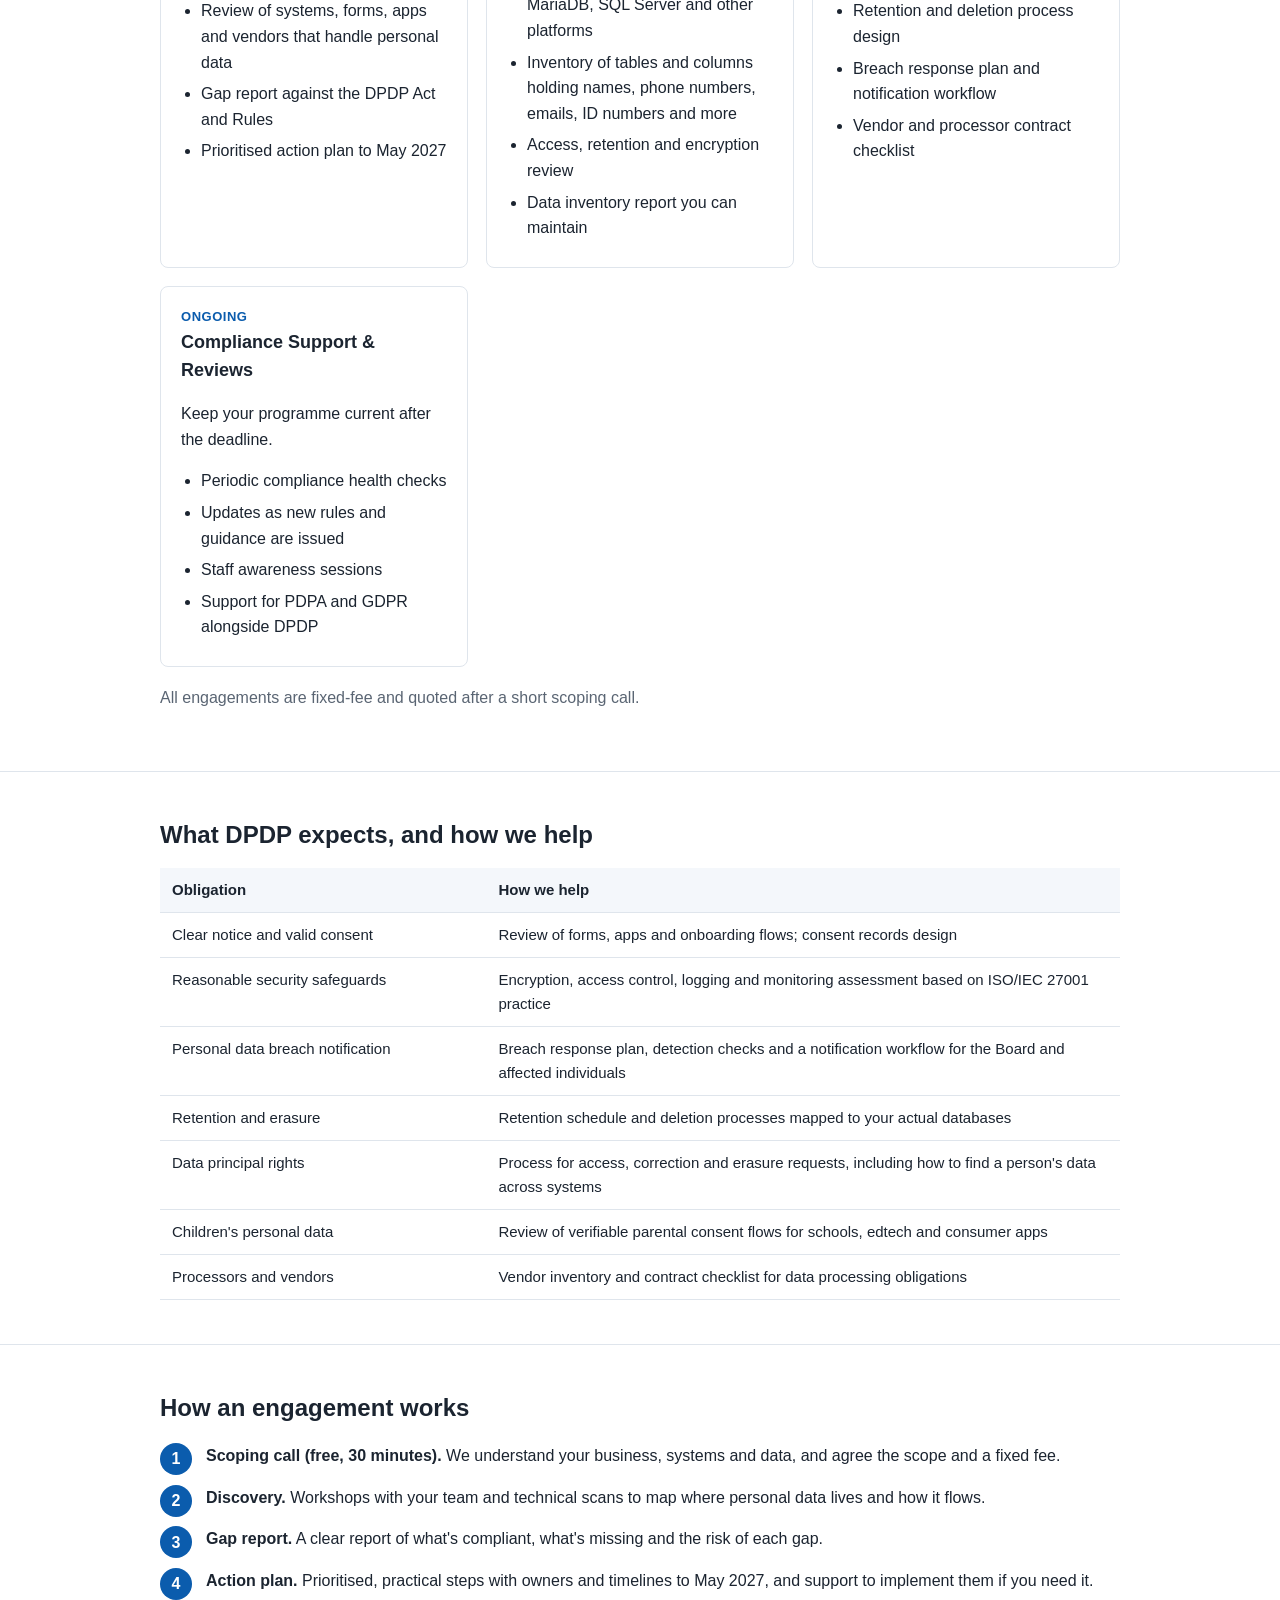
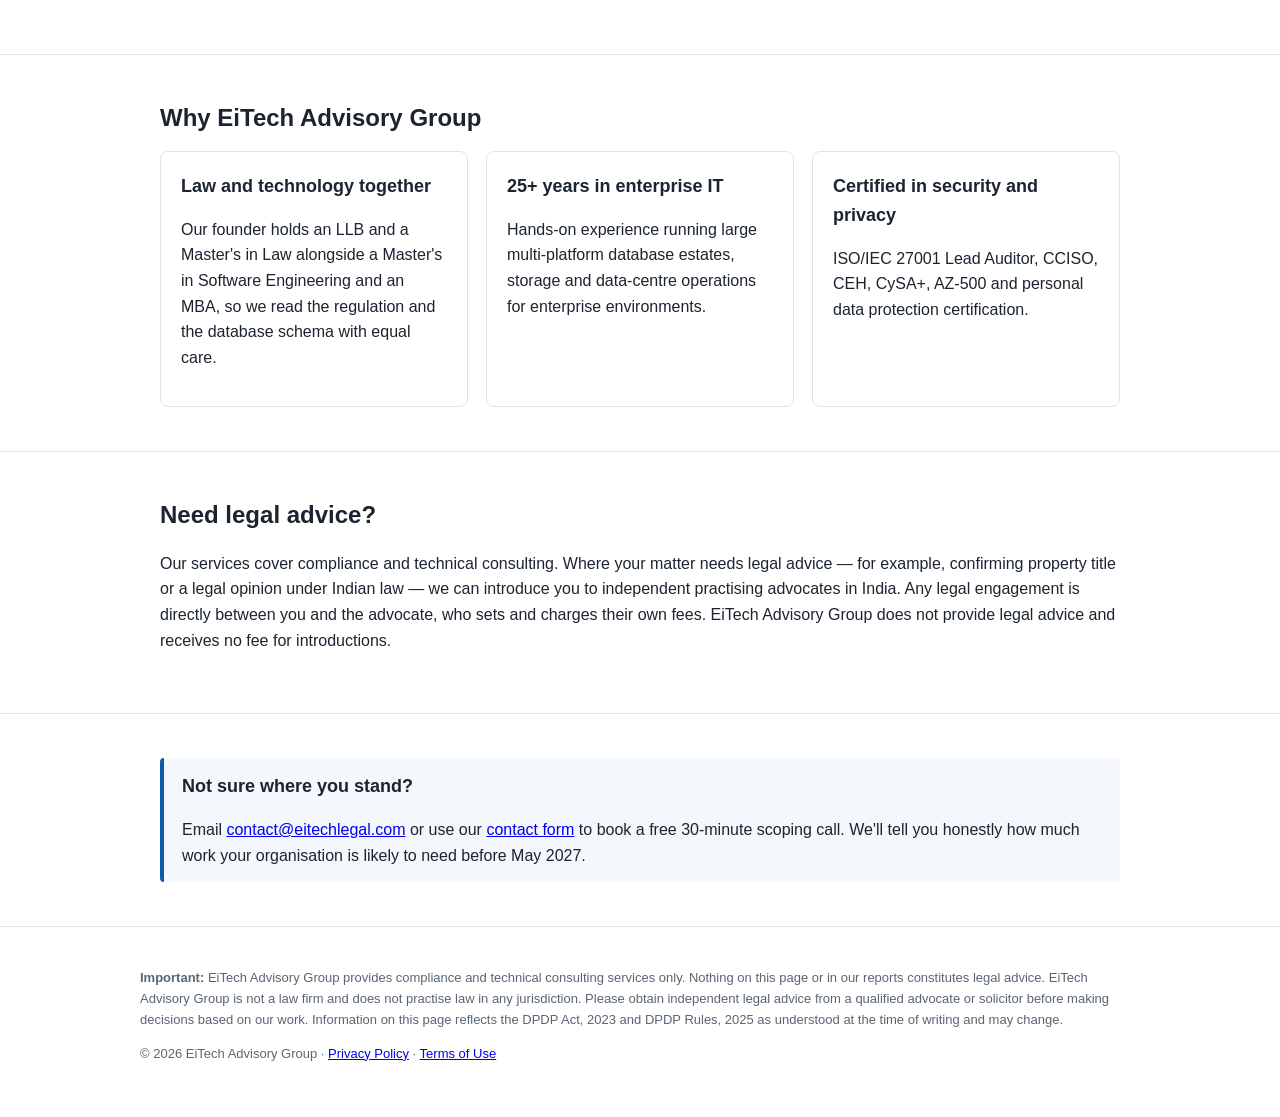
==== commit 9082aab4: "Rename site brand to registered name EiTech Advisory Group - Logo text with Legal-Tech · Compliance " ====
--- a/dpdp.html
+++ b/dpdp.html
@@ -3,8 +3,20 @@
 <head>
 <meta charset="UTF-8">
 <meta name="viewport" content="width=device-width, initial-scale=1.0">
-<title>DPDP Act Compliance | EiTech Legal</title>
-<meta name="description" content="India DPDP Act 2023 and DPDP Rules 2025 compliance support: readiness assessments, personal data discovery in your databases, security safeguards and breach readiness. For organisations in India and Singapore.">
+<title>DPDP Act Compliance Consultant | Readiness Assessment | EiTech Advisory Group</title>
+<meta name="description" content="India DPDP Act 2023 and DPDP Rules 2025 compliance support: readiness assessments, personal data discovery in your databases, security safeguards and breach readiness before May 2027.">
+    <link rel="canonical" href="https://eitechlegal.com/dpdp.html">
+    <link rel="icon" type="image/png" sizes="32x32" href="assets/favicon-32.png">
+    <link rel="apple-touch-icon" href="assets/apple-touch-icon.png">
+    <meta property="og:type" content="website">
+    <meta property="og:site_name" content="EiTech Advisory Group">
+    <meta property="og:title" content="DPDP Act Compliance Consultant | Readiness Assessment | EiTech Advisory Group">
+    <meta property="og:description" content="India DPDP Act 2023 and DPDP Rules 2025 compliance support: readiness assessments, personal data discovery in your databases, security safeguards and breach readiness before May 2027.">
+    <meta property="og:url" content="https://eitechlegal.com/dpdp.html">
+    <meta property="og:image" content="https://eitechlegal.com/assets/og-image.png">
+    <meta property="og:image:width" content="1200">
+    <meta property="og:image:height" content="630">
+    <meta name="twitter:card" content="summary_large_image">
 <style>
   :root { --ink:#1b2430; --muted:#5a6573; --accent:#0b5cad; --bg-soft:#f4f7fb; --line:#dfe5ec; }
   * { box-sizing:border-box; }
@@ -170,7 +182,7 @@
 
 <section>
   <div class="wrap">
-    <h2>Why EiTech</h2>
+    <h2>Why EiTech Advisory Group</h2>
     <div class="grid">
       <div class="card"><h3>Law and technology together</h3><p>Our founder holds an LLB and a Master's in Law alongside a Master's in Software Engineering and an MBA, so we read the regulation and the database schema with equal care.</p></div>
       <div class="card"><h3>25+ years in enterprise IT</h3><p>Hands-on experience running large multi-platform database estates, storage and data-centre operations for enterprise environments.</p></div>
